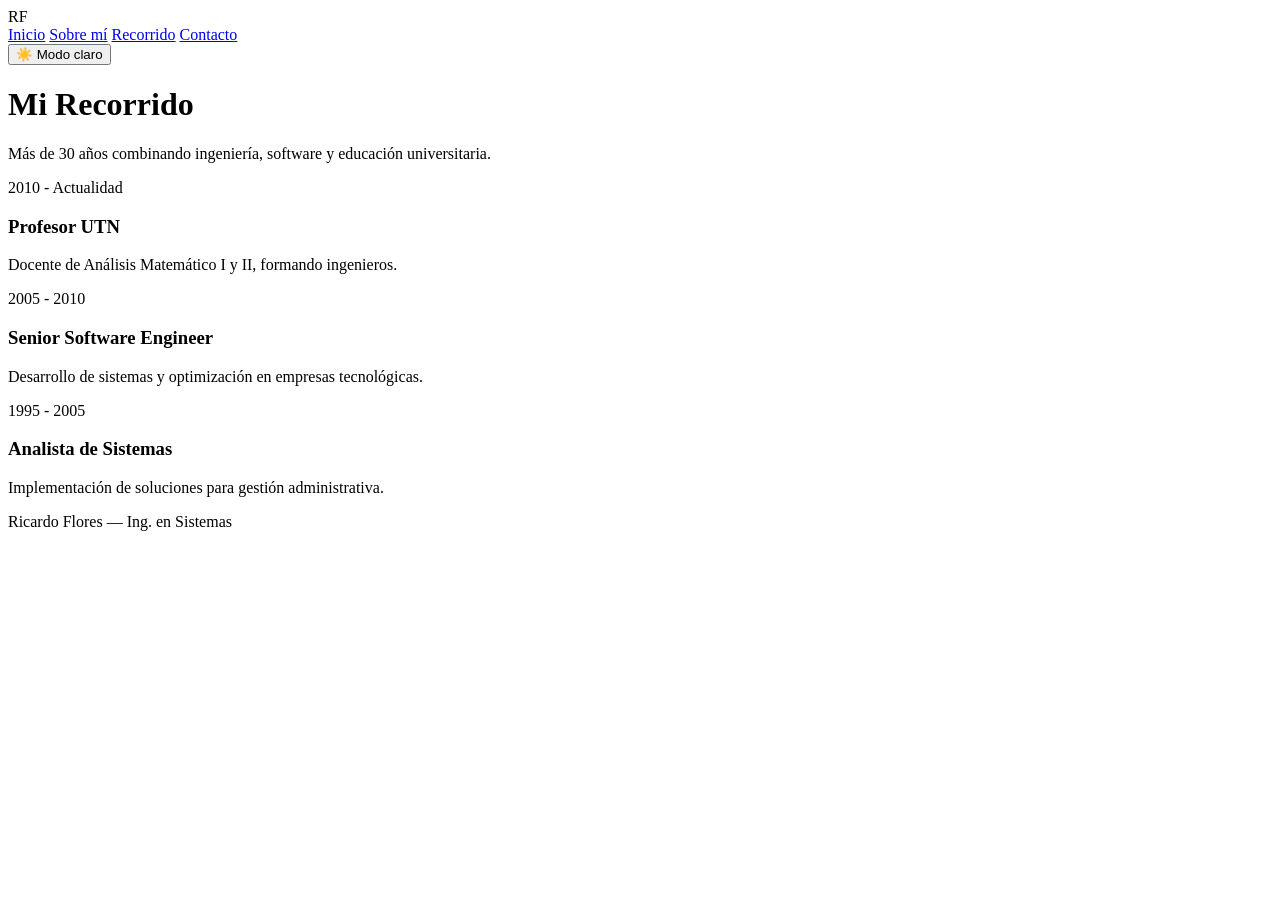
==== recorrido.html @ 1c7d1b6f "Recorrido de mi vida profesional" ====
<!DOCTYPE html>
<html lang="es">
<head>
    <meta charset="UTF-8">
    <meta name="viewport" content="width=device-width, initial-scale=1.0">
    <title>Recorrido — Ricardo Flores</title>

    <!-- Google Fonts -->
    <link href="https://fonts.googleapis.com/css2?family=Outfit:wght@300;600;800&family=Playfair+Display:wght@700&display=swap" rel="stylesheet">

    <link rel="stylesheet" href="CSS/style.css">
    <link rel="stylesheet" href="CSS/recorrido.css">
</head>

<body>

<nav>
    <div class="logo">RF</div>

    <div class="nav-links">
        <a href="index.html">Inicio</a>
        <a href="index.html#sobreMi">Sobre mí</a>
        <a href="recorrido.html" class="activo">Recorrido</a>
        <a href="index.html#contacto">Contacto</a>
    </div>

    <button class="botonTema" id="botonTema" onclick="cambiarTema()">☀️ Modo claro</button>
</nav>

<main class="contenedor">

    <header class="header-recorrido">
        <h1>Mi <span>Recorrido</span></h1>
        <p>Más de 30 años combinando ingeniería, software y educación universitaria.</p>
    </header>

    <section class="timeline">

        <div class="item">
            <div class="fecha">2010 - Actualidad</div>
            <div class="contenido">
                <h3>Profesor UTN</h3>
                <p>Docente de Análisis Matemático I y II, formando ingenieros.</p>
            </div>
        </div>

        <div class="item">
            <div class="fecha">2005 - 2010</div>
            <div class="contenido">
                <h3>Senior Software Engineer</h3>
                <p>Desarrollo de sistemas y optimización en empresas tecnológicas.</p>
            </div>
        </div>

        <div class="item">
            <div class="fecha">1995 - 2005</div>
            <div class="contenido">
                <h3>Analista de Sistemas</h3>
                <p>Implementación de soluciones para gestión administrativa.</p>
            </div>
        </div>

    </section>

</main>

<footer>
    <p>Ricardo Flores — Ing. en Sistemas</p>
</footer>

<script>
let boton = document.getElementById("botonTema");

if (localStorage.getItem("tema") === "claro") {
    document.body.classList.add("claro");
    boton.textContent = "🌙 Modo oscuro";
}

function cambiarTema() {
    document.body.classList.toggle("claro");
    let claro = document.body.classList.contains("claro");

    boton.textContent = claro ? "🌙 Modo oscuro" : "☀️ Modo claro";
    localStorage.setItem("tema", claro ? "claro" : "oscuro");
}
</script>

</body>
</html>
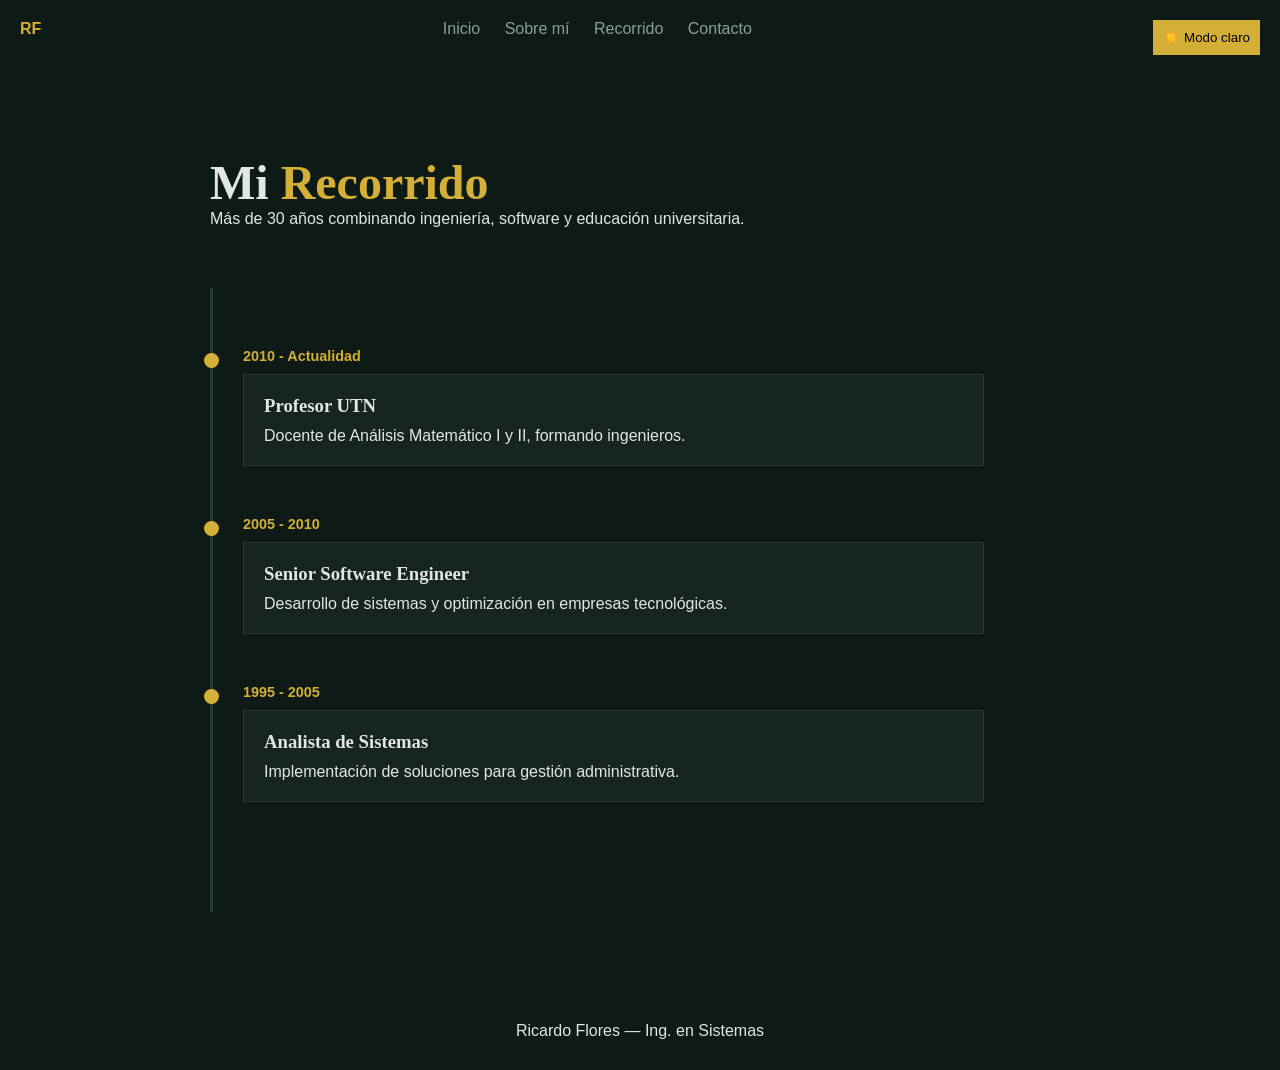
==== commit 073d95e6: "recorrido.html" ====
--- a/recorrido.html
+++ b/recorrido.html
@@ -5,7 +5,6 @@
     <meta name="viewport" content="width=device-width, initial-scale=1.0">
     <title>Recorrido — Ricardo Flores</title>
 
-    <!-- Google Fonts -->
     <link href="https://fonts.googleapis.com/css2?family=Outfit:wght@300;600;800&family=Playfair+Display:wght@700&display=swap" rel="stylesheet">
 
     <link rel="stylesheet" href="CSS/style.css">
@@ -86,4 +85,4 @@
 </script>
 
 </body>
-</html>+</html>
--- a/CSS/style.css
+++ b/CSS/style.css
@@ -0,0 +1,177 @@
+:root {
+    --bg: #0d1a15;
+    --bg-alt: #16261f;
+    --text: #e0e7e1;
+    --accent: #d4af37;
+    --muted: #8ba094;
+    --border: #243b31;
+
+    --font-head: 'Playfair Display', serif;
+    --font-body: 'Outfit', sans-serif;
+}
+
+body.claro {
+    --bg: #fdfaf6;
+    --text: #1a2421;
+    --bg-alt: #f2eee8;
+}
+
+/* RESET */
+* {
+    margin: 0;
+    padding: 0;
+    box-sizing: border-box;
+}
+
+body {
+    font-family: var(--font-body);
+    background: var(--bg);
+    color: var(--text);
+}
+
+/* NAV */
+nav {
+    display: flex;
+    justify-content: space-between;
+    padding: 20px;
+}
+
+.logo {
+    color: var(--accent);
+    font-weight: bold;
+}
+
+.nav-links a {
+    margin: 0 10px;
+    text-decoration: none;
+    color: var(--muted);
+}
+
+/* HERO */
+.hero {
+    height: 90vh;
+    display: flex;
+    flex-direction: column; /* 🔥 CLAVE */
+    justify-content: center; /* centra vertical */
+    align-items: flex-start; /* alinea a la izquierda */
+    gap: 20px; /* separa texto y botones */
+    padding: 0 10%;
+    background: linear-gradient(rgba(0,0,0,0.7), rgba(0,0,0,0.7)),
+    url("https://images.unsplash.com/photo-1518770660439-4636190af475");
+    background-size: cover;
+}
+.hero > div {
+    display: flex;
+    flex-direction: column;
+    gap: 20px;
+}
+.hero h1 {
+    font-size: 4rem;
+    font-family: var(--font-head);
+}
+
+.hero span {
+    color: var(--accent);
+}
+
+.btn-main {
+    background: var(--accent);
+    padding: 10px 20px;
+    color: black;
+    text-decoration: none;
+    margin-right: 10px;
+}
+
+/* SECCIONES */
+section {
+    padding: 60px 10%;
+}
+
+.linea {
+    width: 50px;
+    height: 3px;
+    background: var(--accent);
+    margin: 10px 0;
+}
+
+/* SOBRE MI */
+.sobreMiGrid {
+    display: flex;
+    gap: 30px;
+}
+
+.sobreMiFoto img {
+    width: 250px;
+}
+
+/* HABILIDADES */
+.habilidadesGrid {
+    display: grid;
+    grid-template-columns: repeat(2, 1fr);
+    gap: 20px;
+}
+
+.habilidad {
+    padding: 20px;
+    border: 1px solid var(--border);
+}
+
+/* PROYECTOS */
+.proyectosGrid {
+    display: grid;
+    grid-template-columns: repeat(2, 1fr);
+    gap: 30px;
+}
+
+.proyecto img {
+    width: 100%;
+}
+
+.proyecto {
+    border: 1px solid var(--border);
+    padding: 15px;
+    transition: 0.3s;
+}
+
+.proyecto:hover {
+    transform: scale(1.03);
+}
+
+/* FORM */
+form {
+    display: flex;
+    flex-direction: column;
+    gap: 10px;
+}
+
+form input, form textarea {
+    padding: 10px;
+}
+
+button {
+    background: var(--accent);
+    border: none;
+    padding: 10px;
+}
+
+/* FOOTER */
+footer {
+    text-align: center;
+    padding: 30px;
+}
+
+/* RESPONSIVE */
+@media (max-width: 768px) {
+    .sobreMiGrid {
+        flex-direction: column;
+    }
+
+    .proyectosGrid {
+        grid-template-columns: 1fr;
+    }
+}
+.sobreMiFoto img {
+    width: 250px;
+    border-radius: 10px;
+    border: 2px solid var(--accent);
+}
--- a/CSS/recorrido.css
+++ b/CSS/recorrido.css
@@ -0,0 +1,75 @@
+/* CONTENEDOR */
+.contenedor {
+    max-width: 900px;
+    margin: auto;
+    padding: 80px 20px;
+}
+
+/* HEADER */
+.header-recorrido {
+    margin-bottom: 60px;
+}
+
+.header-recorrido h1 {
+    font-size: 3rem;
+    font-family: var(--font-head);
+}
+
+.header-recorrido span {
+    color: var(--accent);
+}
+
+/* TIMELINE */
+.timeline {
+    border-left: 3px solid var(--border);
+    padding-left: 30px;
+}
+
+.item {
+    margin-bottom: 50px;
+    position: relative;
+}
+
+.item::before {
+    content: "";
+    position: absolute;
+    left: -39px;
+    top: 5px;
+    width: 15px;
+    height: 15px;
+    background: var(--accent);
+    border-radius: 50%;
+}
+
+/* FECHA */
+.fecha {
+    font-size: 0.9rem;
+    color: var(--accent);
+    font-weight: bold;
+    margin-bottom: 10px;
+}
+
+/* CONTENIDO */
+.contenido {
+    background: var(--bg-alt);
+    padding: 20px;
+    border: 1px solid var(--border);
+    transition: 0.3s;
+}
+
+.contenido:hover {
+    transform: translateX(10px);
+    border-color: var(--accent);
+}
+
+.contenido h3 {
+    font-family: var(--font-head);
+    margin-bottom: 10px;
+}
+
+/* RESPONSIVE */
+@media (max-width: 768px) {
+    .contenedor {
+        padding: 60px 10px;
+    }
+}
